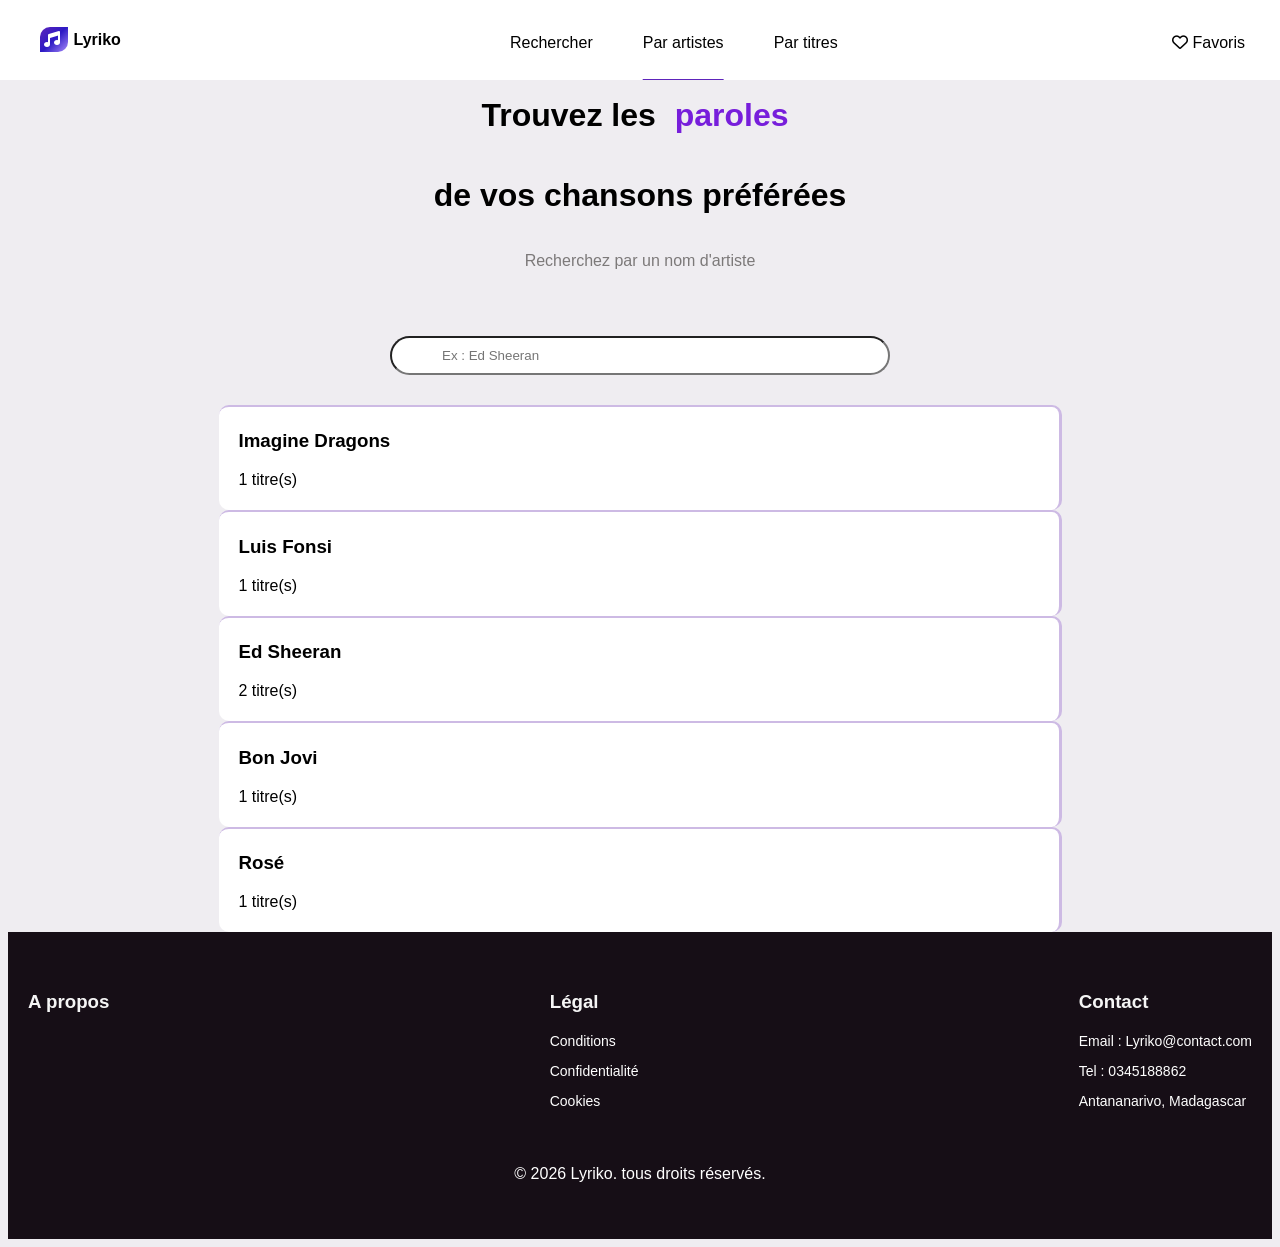
==== artistes.html @ 2c3dea04 "first commit" ====
//mode clair et sombre

<!DOCTYPE html>
<html lang="en">
<head>
    <meta charset="UTF-8">
    <meta name="viewport" content="width=device-width, initial-scale=1.0">
    <title>Page principale</title>
    <link rel="stylesheet" href="artistes.css">
    <link rel="stylesheet" href="https://cdnjs.cloudflare.com/ajax/libs/font-awesome/6.5.0/css/all.min.css">
</head>
<body>
    <header>
    <nav>
        <ul>
            <li class="logo"><i class="fa-solid fa-music"></i>
                </li>
            <span class="logo1">Lyriko</span>
                <ul class="lien" id="menu">
                    <li class="liens recherche"><a href="index.html">Rechercher</a></li>
                    <li class="liens artiste"><a href="artistes.html" class="active">Par artistes</a></li>
                    <li class="liens titres"><a href="titres.html" >Par titres</a></li>
                    <li class="favoris"><a href="favoris.html" ><i class="fa-regular fa-heart coeur"></i> Favoris</a></li>
                </ul>
                 <button id="hamburger">
                <i class="fas fa-bars"></i>
            </button>                
        </ul>
    </nav>
    </header>
    <div class="corps">
        <div class="corps un">
            <h1>Trouvez les <span>paroles</span>
        </div>
        <div class="corps deux">
            <h1> de vos chansons préférées</h1>
            <p>Recherchez par un nom d'artiste</p>

        </div>
    </div>
    <div class="search-box">
        <div class="search">
        <input type="text" id="recherche" placeholder="Ex : Ed Sheeran">
        </div>
        <!-- <button class="rechercher">Rechercher</button> -->
    </div>
            <div id="artistes"></div>

            <!-- Zone des cartes de chansons -->
            <!-- Zone des paroles de chansons -->
               
    <!-- Footer -->
    <footer class="footer">
        <div class="footer-container">
            <div class="box">
                <h3>A propos</h3>
                <p></p>
            </div>
            <div class="box">
                <h3>Légal</h3>
                <p>Conditions</p>
                <p>Confidentialité</p>
                <p>Cookies</p>
            </div>
            <div class="box">
                <h3>Contact</h3>
                <p>Email : Lyriko@contact.com</p>
                <p>Tel : 0345188862</p>
                <p>Antananarivo, Madagascar</p>
            </div>
        </div>
            <div class="bottom">
                <p>© 2026 Lyriko. tous droits réservés.</p>
            </div>

                
               
         
    </footer>
    <script src="artistes.js">
    
</script>
</body>
</html>
---- artistes.css ----
*{
    font-family: Arial, Helvetica, sans-serif
}
body{
    background-color:  rgb(239, 237, 241);
    /* padding: 0; */
    font-size: 16px;
    /* line-height: 1.6;
    min-height: 100vh; */
}

button{
    padding: 10px;
    margin-top: 20px;
}


/*menu hambergur */
#hamburger{
    display: none;
    background: none;
    border: none;
    font-size: 28px;
    cursor: pointer;
    position: absolute;
    right: 20px;
    top: 0%;
}

header nav {
    background-color: white;
    top: 0%;
    left: 0%;
    width: 100%;
    height: 80px;
    z-index: 90000px;
    position: fixed;
    box-shadow: rgb(41, 40, 40);
}


header nav:hover{
    background-color: #ffffff;
}

.logo{
    position: relative;
    background: linear-gradient(135deg,#5e24bb 0%, #2d1ac4 50%, #A78BFA 100%);
    color: white;
    padding: 4px;
    border-radius: 10px 0;
    top: 15px;
    width: 10px;
    align-items: center;
}

.logo:hover{
    color: #5e24bb ; /*#2d1ac4 50%, #A78BFA 100%) */
    background: rgb(222, 211, 223);
    border-radius: 10px 0;
    border-radius: 10px 0;
    top: 15px;
    width: 10px;
    align-items: center;
}

.logo1{
    position: relative;
    top: 15px;
    left: 5px;
    font-weight: bold;
}

.logoa{
    position: relative;
    left: 15px;
    top: 15px;
    background: linear-gradient(135deg,#5e24bb 0%, #2d1ac4 50%, #A78BFA 100%);
    color: white;
    padding: 4px;
    border-radius: 10px 0;
    width: 20px;
}

.logob{
    position: relative;
    bottom: 10px;
    left: 50px;
    font-weight: bold;
}

#heart{
    border: 1px solid black;
    color: gray;
}
ul li {
   display: inline;
}

a{
    text-decoration: none;
    color: black;
}

.lien {
    margin-left: 430px;
    display: flex;
    justify-content: center; 
    gap: 50px;   
    /* text-align: center; */
}

.lien a {
    text-decoration: none;
}

.lien a {
    display: inline-block;
    transition: transform 0.1s ease;
}

.lien a:active{
    transform: translateY(3px);

}
.lien a.active{
    text-decoration: underline;
    text-underline-offset: 31px;
    text-decoration-color: #5e24bb;
}

.favoris{
   margin-left: auto;
   margin-right: 35px;
}

.corps{
    display: flex;
    flex-direction: column;
    text-align: center;
    height: auto;    
}

.corps .un{
    margin-top: 50px;
}

.corps span{
    color: rgb(119, 30, 219);
    padding: 0 10px;
}

.corps p{
    color: rgb(124, 121, 121);
}

/*barre de recherche */
.search-box{
    display: flex;
    justify-content: center;
}

.search-box .search input{
    padding: 10px 50px;/*haut-bas et gauche-droite*/
    border-radius: 20px;
    margin: 0 auto;
    width: 500px;
    margin-bottom: 30px;
}


/* Footer */
.footer{
    background: #160e16;
    color: white;
    padding: 40px 20px;
}

.footer-container{
    display: flex;
    flex-wrap: wrap;
    justify-content: space-between;
}

.box{
    max-width: 250px;
}

.box h3{
    color: whitesmoke;
    margin-bottom: 20px;
}

.box p{
    font-size: 14px;
    display: block;
    margin-bottom: 6px;
}

.box p:hover{
    color: #bbc6e0;
}

.bottom{
    text-align: center;
    margin-top: 50px;
}

@media (max-width: 1100px){
    .lien {
    margin-left: 100px;
    display: flex;
    justify-content: center; 
    gap: 50px;   
    /* text-align: center; */
}

.favoris{
   margin-left: -1px;
   margin-right: 35px;
}

.footer-container{
    display: flex;
    gap: -100px;
    }
}
@media (max-width: 768px) {
     #hamburger{
        right: 0;
        display: block;
    }
    
    #menu{
        display: none;
        flex-direction: column;
        position: absolute;
        top: 80px;
        right: 0;
        width: 150px;
        background: white;
        padding: 30px;
  
    }

    #menu .show{
        display: flex;
    }

    #menu.active{
        display: grid;
        padding-top: 0;
    }

    #menu a.active{
        text-decoration: none;
    }

    #menu a:hover{        
        color: #2d1ac4 ;
    }
    .favoris{
        display: flex;
        right: 0;
    }

    .footer-container{
        
    }
}



@media (max-width: 768px) {
    input .search-box{
        min-width: 500px;
    }
}   

/*liste*/
.card{
    border-radius: 10px;
    margin: auto;
    width: 100%;
    display: block;
    padding: 5px 20px;
    justify-content: center;
    background: white;
    border-top: 2px solid rgb(205, 186, 228);
    border-right: 3px solid rgb(205, 186, 228);
    max-width: 800px;
    
}

.paroles-card{
    border-radius: 10px;
    margin: auto;
    width: 100%;
    display: block;
    padding: 20px;
    justify-content: center;
    background: white;
    padding: 20px;
    border-top: 2px solid rgb(205, 186, 228);
    border-right: 3px solid rgb(205, 186, 228);
    max-width: 800px;
}
.DEUX{
    margin-bottom: 50px;
    
}
.titre{
    font-size: 18px;
    font-weight: bold;
    margin-bottom: 20px;
}
.card.empty{
    color: rgb(52, 2, 56);
    margin: auto;
    border-radius: 20px;
    display: flex;
    justify-content: center;
}

#resultats{
    width: 100%;
    flex-direction: column;
    align-items: center;
    display: flex;
    margin-bottom: 50px;
    justify-content: center;
}

.star{
    margin-bottom: 50px;
}

.card-artiste{
    border-radius: 10px;
    margin: auto;
    width: 100%;
    display: block;
    
    justify-content: center;
    background: white;
    padding: 5px 20px;
    border-top: 2px solid rgb(205, 186, 228);
    border-right: 3px solid rgb(205, 186, 228);
    max-width: 800px;
}

.card-paroles{
    border-radius: 10px;
    margin: auto;
    width: 100%;
    display: block;
    justify-content: center;
    background: white;
    padding: 5px 20px;
    border-top: 2px solid rgb(205, 186, 228);
    border-right: 3px solid rgb(205, 186, 228);
    max-width: 800px;
}
/* #artistes{
    width: 100%;
    flex-direction: column;
    align-items: center;
    display: flex;
    margin-bottom: 50px;
    justify-content: center;
} */
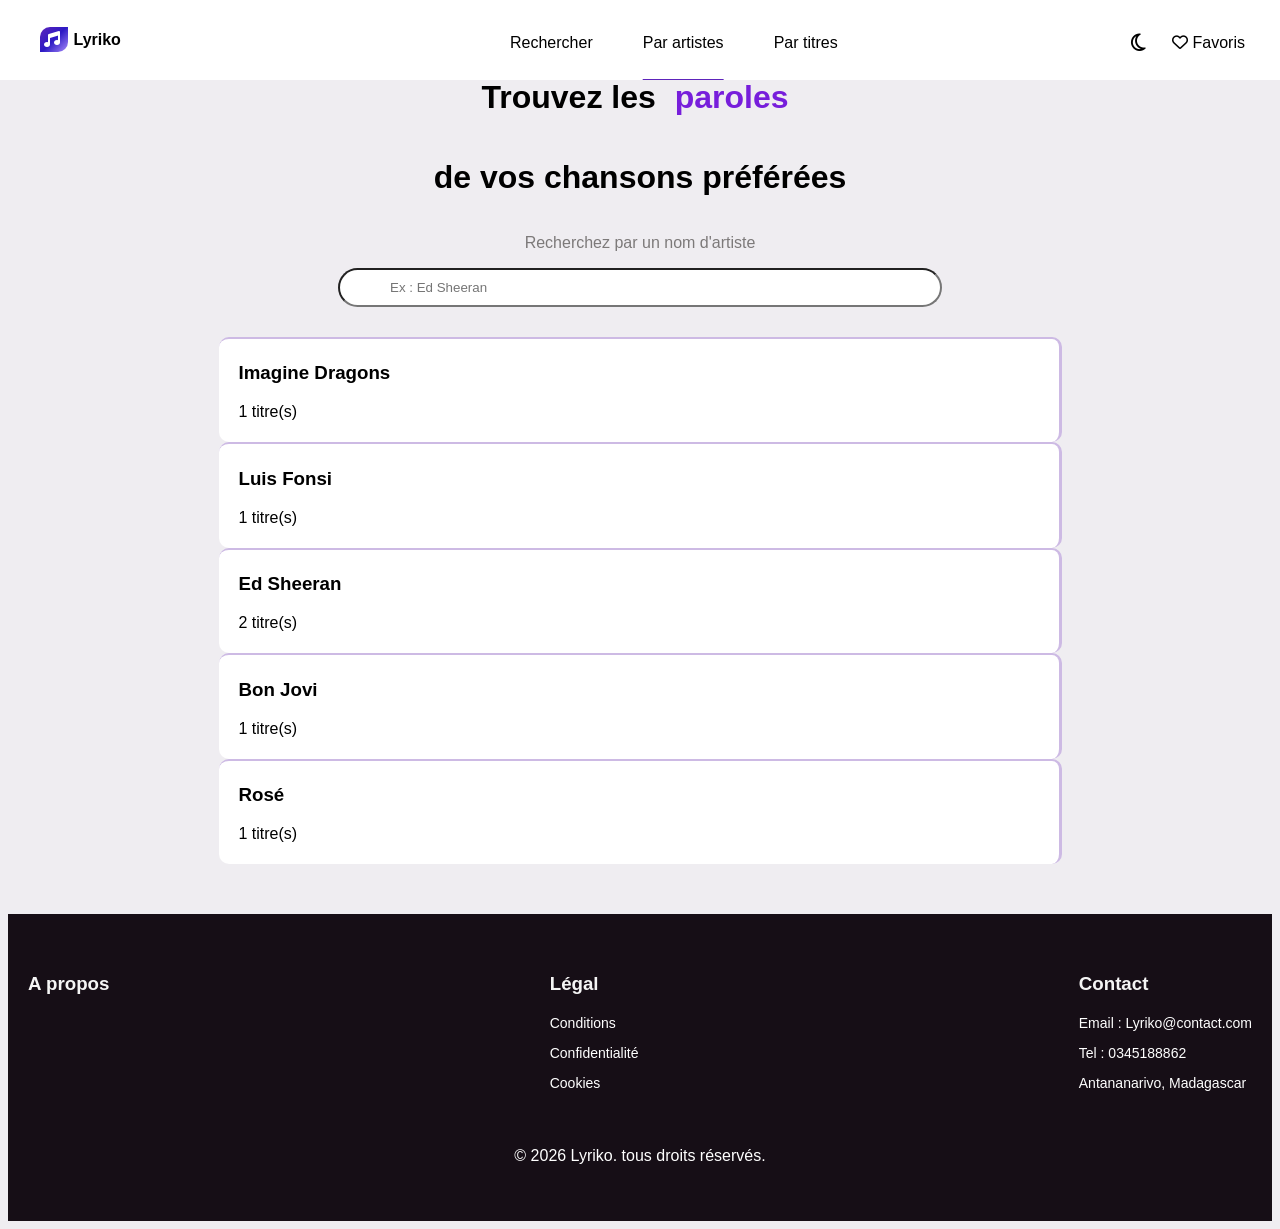
==== commit 848e6746: "Add theme toggle button to artistes.html Added a theme toggle button to switch between light and dar" ====
--- a/artistes.html
+++ b/artistes.html
@@ -1,5 +1,3 @@
-//mode clair et sombre
-
 <!DOCTYPE html>
 <html lang="en">
 <head>
@@ -20,6 +18,10 @@
                     <li class="liens recherche"><a href="index.html">Rechercher</a></li>
                     <li class="liens artiste"><a href="artistes.html" class="active">Par artistes</a></li>
                     <li class="liens titres"><a href="titres.html" >Par titres</a></li>
+                    <li><button id="themeBtn" class="themeBtn">
+                        <i class="fa-regular fa-moon"></i>
+                    </button>
+                    </li>
                     <li class="favoris"><a href="favoris.html" ><i class="fa-regular fa-heart coeur"></i> Favoris</a></li>
                 </ul>
                  <button id="hamburger">
@@ -81,4 +83,4 @@
     
 </script>
 </body>
-</html>+</html>
--- a/artistes.css
+++ b/artistes.css
@@ -9,10 +9,7 @@
     min-height: 100vh; */
 }
 
-button{
-    padding: 10px;
-    margin-top: 20px;
-}
+
 
 
 /*menu hambergur */
@@ -174,6 +171,7 @@
     background: #160e16;
     color: white;
     padding: 40px 20px;
+    margin-top: 50px;
 }
 
 .footer-container{
@@ -225,10 +223,11 @@
     gap: -100px;
     }
 }
-@media (max-width: 768px) {
+@media (max-width: 800px) {
      #hamburger{
         right: 0;
         display: block;
+        margin-top: 28px;
     }
     
     #menu{
@@ -263,10 +262,6 @@
         display: flex;
         right: 0;
     }
-
-    .footer-container{
-        
-    }
 }
 
 
@@ -279,6 +274,7 @@
 
 /*liste*/
 .card{
+    position: relative;
     border-radius: 10px;
     margin: auto;
     width: 100%;
@@ -340,7 +336,6 @@
     margin: auto;
     width: 100%;
     display: block;
-    
     justify-content: center;
     background: white;
     padding: 5px 20px;
@@ -369,3 +364,89 @@
     margin-bottom: 50px;
     justify-content: center;
 } */
+
+.paroles{
+    white-space: pre-line;
+    
+
+}
+
+.coeur-favori{
+    position: absolute;
+    cursor: pointer;
+    font-size: 20px;
+    transition: 0.3s;
+    top: 40%;
+    right: 2%;
+    color: #bdbdbd;
+    
+
+}
+
+.coeur-favori.actif{
+    color: red;
+}
+
+button{
+    background-color: transparent;
+    border: none;
+    top: 20px;
+    font-size: 20px;
+}
+
+/*mode sombre*/
+.dark-mode{
+    background-color: #242323;
+}
+
+.dark-mode .logo1{
+    color: white;
+}
+
+.dark-mode .card,
+.dark-mode .card-paroles,
+.dark-mode .card-artiste{
+    background: #313030;
+    color: aliceblue;
+}
+
+.dark-mode p,
+.dark-mode h1{
+    color: rgb(167, 162, 162);
+}
+.dark-mode .footer{
+    background: #0e0d0e;
+}
+
+
+.dark-mode header nav{
+    background: black;
+    
+}
+
+.dark-mode #themeBtn,
+.dark-mode #hamburger
+{
+    color: aliceblue;
+}
+
+.dark-mode .lien .liens a
+{
+    color: white;
+}
+
+.dark-mode .lien .favoris a{
+    color: aliceblue;
+}
+
+.dark-mode #menu{
+   background-color: black;
+    color: white;
+}
+
+#themeBtn{
+    position: absolute;
+    right: 10%;
+    bottom: 17%;
+    
+}
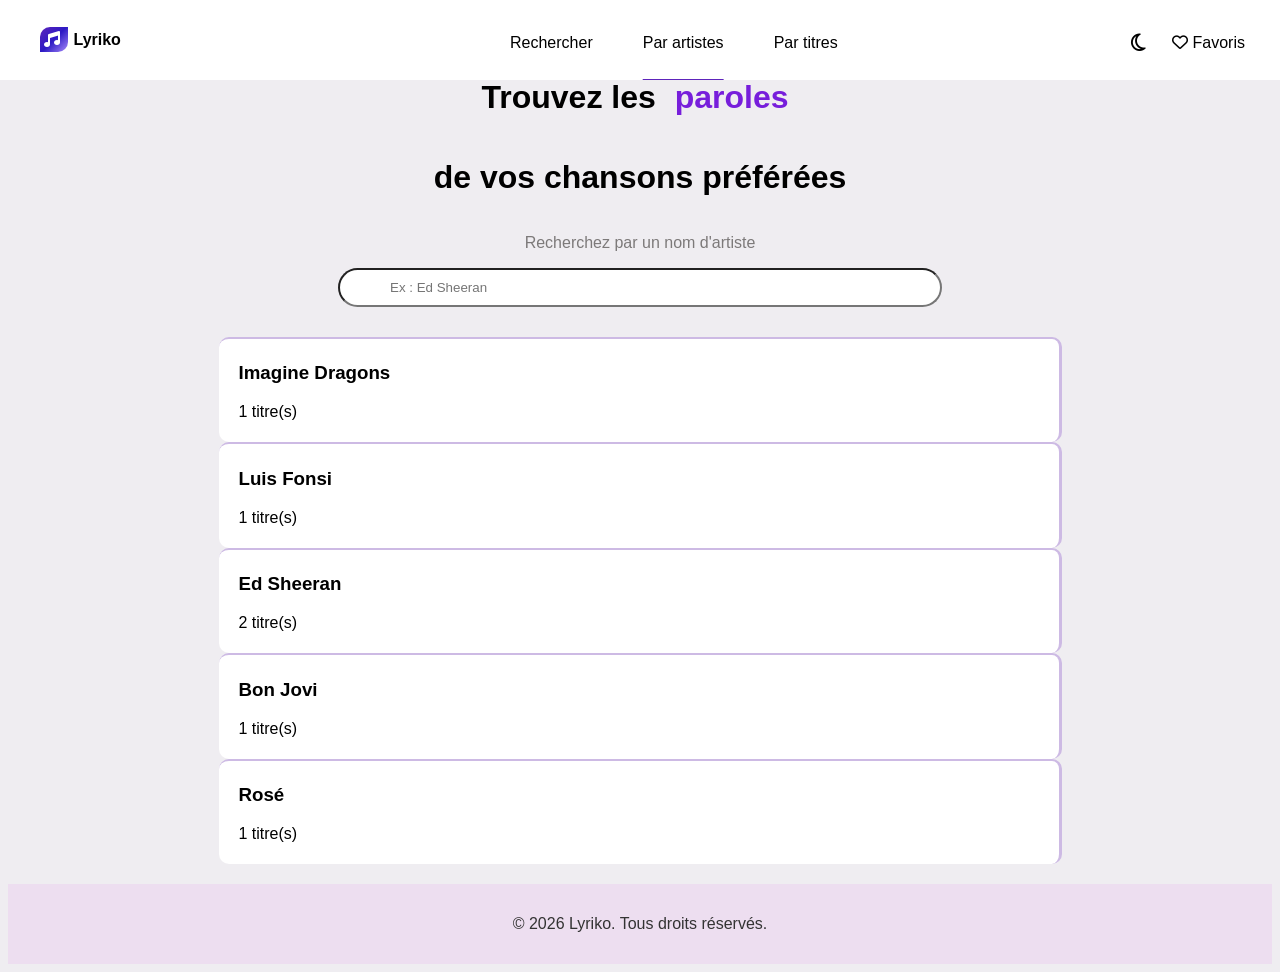
==== commit b49d5f8d: "Update artistes.html" ====
--- a/artistes.html
+++ b/artistes.html
@@ -52,33 +52,9 @@
             <!-- Zone des paroles de chansons -->
                
     <!-- Footer -->
-    <footer class="footer">
-        <div class="footer-container">
-            <div class="box">
-                <h3>A propos</h3>
-                <p></p>
-            </div>
-            <div class="box">
-                <h3>Légal</h3>
-                <p>Conditions</p>
-                <p>Confidentialité</p>
-                <p>Cookies</p>
-            </div>
-            <div class="box">
-                <h3>Contact</h3>
-                <p>Email : Lyriko@contact.com</p>
-                <p>Tel : 0345188862</p>
-                <p>Antananarivo, Madagascar</p>
-            </div>
-        </div>
-            <div class="bottom">
-                <p>© 2026 Lyriko. tous droits réservés.</p>
-            </div>
-
-                
-               
-         
-    </footer>
+    <footer>
+  <p>© 2026 Lyriko. Tous droits réservés.</p>
+</footer>
     <script src="artistes.js">
     
 </script>
--- a/artistes.css
+++ b/artistes.css
@@ -167,17 +167,12 @@
 
 
 /* Footer */
-.footer{
-    background: #160e16;
-    color: white;
-    padding: 40px 20px;
-    margin-top: 50px;
-}
-
-.footer-container{
-    display: flex;
-    flex-wrap: wrap;
-    justify-content: space-between;
+footer{
+  text-align: center;
+  padding: 15px;
+  background-color: #eddef0;
+  color: #333;
+  margin-top: 20px;
 }
 
 .box{
@@ -218,10 +213,6 @@
    margin-right: 35px;
 }
 
-.footer-container{
-    display: flex;
-    gap: -100px;
-    }
 }
 @media (max-width: 800px) {
      #hamburger{
@@ -268,7 +259,7 @@
 
 @media (max-width: 768px) {
     input .search-box{
-        min-width: 500px;
+        max-width: 500px;
     }
 }   
 
@@ -414,7 +405,7 @@
 .dark-mode h1{
     color: rgb(167, 162, 162);
 }
-.dark-mode .footer{
+.dark-mode footer{
     background: #0e0d0e;
 }
 
